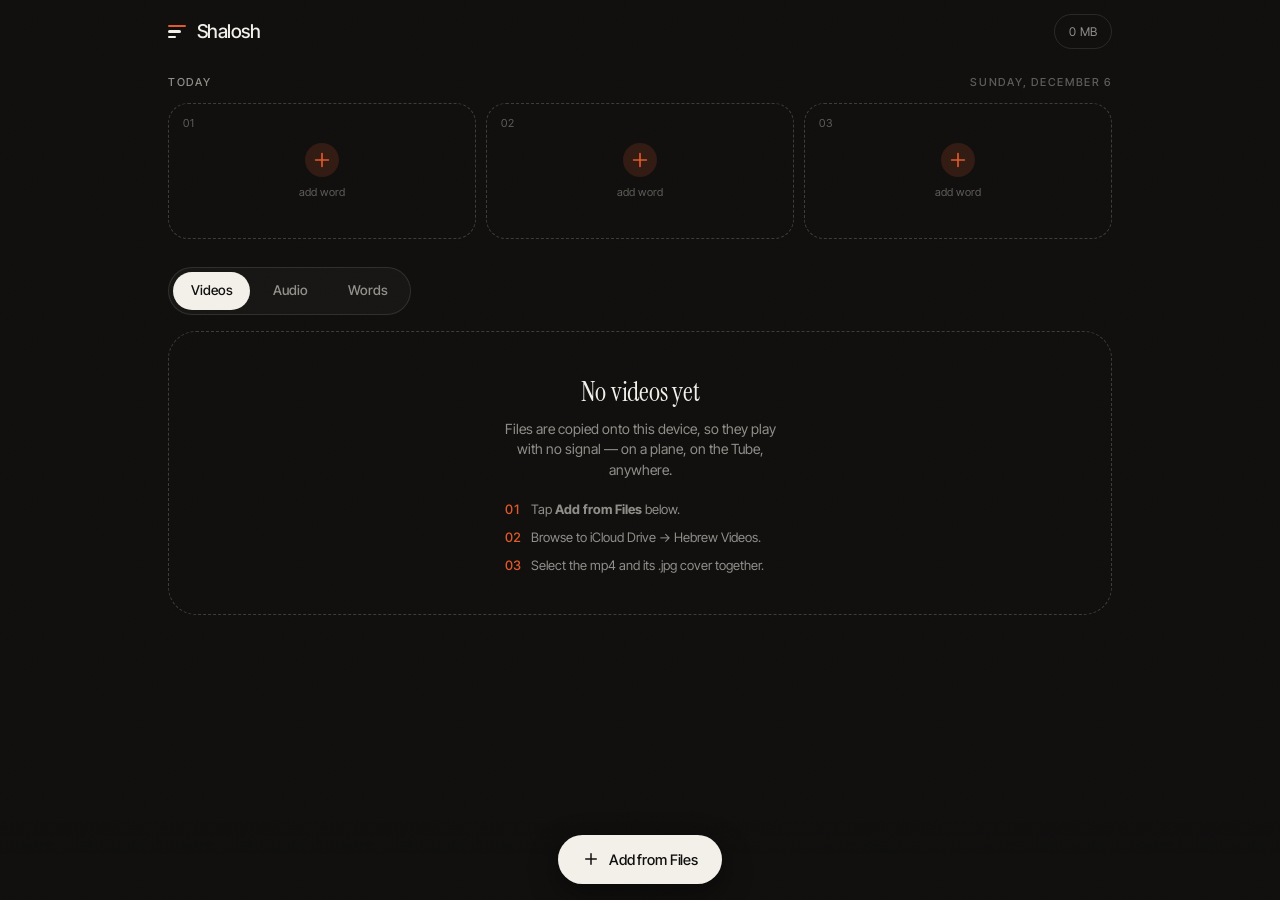
==== w/e5b4cfa9574b/index.html @ ff38ed2a "WEB GL + danieltube intergraton" ====
<!doctype html>
<html lang="en">
<head>
<meta charset="utf-8">
<meta name="viewport" content="width=device-width, initial-scale=1, viewport-fit=cover, maximum-scale=1">
<title>Shalosh</title>
<meta name="description" content="Three Hebrew words a day, pinned over whatever you're watching.">
<meta name="robots" content="noindex, nofollow">
<meta name="theme-color" content="#100f0e">

<link rel="manifest" href="manifest.webmanifest">
<meta name="apple-mobile-web-app-capable" content="yes">
<meta name="mobile-web-app-capable" content="yes">
<meta name="apple-mobile-web-app-status-bar-style" content="black-translucent">
<meta name="apple-mobile-web-app-title" content="Shalosh">
<link rel="apple-touch-icon" href="icon-180.png">
<link rel="icon" href="icon-192.png">

<link rel="preconnect" href="https://fonts.googleapis.com">
<link rel="preconnect" href="https://fonts.gstatic.com" crossorigin>
<link href="https://fonts.googleapis.com/css2?family=Inter+Tight:wght@400;500;600&family=Instrument+Serif:ital@0;1&display=swap" rel="stylesheet">
<link rel="stylesheet" href="app.css">
</head>

<body>

<!-- ============================ library ============================ -->
<div class="shell" id="shell">

  <header class="topbar">
    <div class="brand">
      <span class="mark" aria-hidden="true"><i></i><i></i><i></i></span>
      <h1>Shalosh</h1>
    </div>
    <button class="ghost-btn" id="storage-btn" type="button" aria-label="Storage used">
      <span id="storage-text">—</span>
    </button>
  </header>

  <!-- the three slots live here, and move into the player when one opens -->
  <section class="today" id="today" aria-label="Today's three words">
    <div class="today-head">
      <span class="label">Today</span>
      <span class="label dim" id="today-date"></span>
    </div>
    <div class="slots" id="slots"></div>
  </section>

  <nav class="tabs" id="tabs" role="tablist">
    <button role="tab" class="tab is-on" data-tab="video" aria-selected="true">Videos</button>
    <button role="tab" class="tab" data-tab="audio" aria-selected="false">Audio</button>
    <button role="tab" class="tab" data-tab="words" aria-selected="false">Words</button>
    <span class="tab-ink" id="tab-ink" aria-hidden="true"></span>
  </nav>

  <main class="library" id="library"></main>

  <footer class="dock">
    <button class="add-btn" id="add-btn" type="button">
      <svg viewBox="0 0 24 24" aria-hidden="true"><path d="M12 5v14M5 12h14"/></svg>
      Add from Files
    </button>
  </footer>
</div>

<!-- ============================ player ============================= -->
<section class="player" id="player" hidden aria-label="Player">
  <div class="stage" id="stage">
    <video id="video" playsinline webkit-playsinline preload="metadata"></video>
    <div class="art" id="art" hidden><img id="art-img" alt=""></div>
    <div class="scrim top"></div>
    <div class="scrim bottom"></div>

    <!-- #today is moved in here while playing -->

    <div class="chrome" id="chrome">
      <div class="chrome-top">
        <button class="icon-btn" id="back-btn" type="button" aria-label="Back to library">
          <svg viewBox="0 0 24 24"><path d="M15 5l-7 7 7 7"/></svg>
        </button>
        <div class="now">
          <span class="label dim" id="now-kind">Video</span>
          <p id="now-title"></p>
        </div>
      </div>

      <div class="chrome-mid">
        <button class="icon-btn big" id="back10" type="button" aria-label="Back 10 seconds">
          <svg viewBox="0 0 24 24" class="solid"><path d="M12 5V1L7 6l5 5V7a6 6 0 11-6 6H4a8 8 0 108-8z"/></svg>
          <b>10</b>
        </button>
        <button class="play-btn" id="play-btn" type="button" aria-label="Play">
          <svg viewBox="0 0 24 24" id="play-icon"><path d="M7 4l13 8-13 8z"/></svg>
        </button>
        <button class="icon-btn big" id="fwd10" type="button" aria-label="Forward 10 seconds">
          <svg viewBox="0 0 24 24" class="solid"><path d="M12 5V1l5 5-5 5V7a6 6 0 106 6h2a8 8 0 11-8-8z"/></svg>
          <b>10</b>
        </button>
      </div>

      <div class="chrome-bottom">
        <div class="scrub" id="scrub">
          <div class="track"><span class="fill" id="fill"></span><span class="knob" id="knob"></span></div>
          <input type="range" id="seek" min="0" max="1000" value="0" step="1" aria-label="Seek">
        </div>
        <div class="times">
          <span id="t-now">0:00</span>
          <button class="rate" id="rate-btn" type="button">1×</button>
          <span id="t-left">-0:00</span>
        </div>
      </div>
    </div>
  </div>
</section>

<!-- ============================ word sheet ========================= -->
<div class="sheet-wrap" id="sheet-wrap" hidden>
  <div class="sheet-bg" id="sheet-bg"></div>
  <form class="sheet" id="sheet" autocomplete="off">
    <span class="grabber" aria-hidden="true"></span>
    <div class="sheet-head">
      <span class="label" id="sheet-label">Word one</span>
      <button class="ghost-btn danger" id="sheet-del" type="button" hidden>Remove</button>
    </div>

    <input class="he" id="f-he" dir="rtl" lang="he" placeholder="מילה" aria-label="Hebrew word">
    <div class="suggest" id="suggest" hidden></div>
    <input class="en" id="f-en" placeholder="what it means" aria-label="Meaning">
    <input class="tr" id="f-tr" placeholder="how it sounds (optional)" aria-label="Transliteration">

    <div class="sheet-foot">
      <button class="ghost-btn" id="sheet-cancel" type="button">Cancel</button>
      <button class="save-btn" id="sheet-save" type="submit">Save word</button>
    </div>
  </form>
</div>

<input type="file" id="filepick" multiple accept="video/*,audio/*,image/*,.json,.mkv,.mp4,.m4v,.mov,.mp3,.m4a" hidden>
<div class="toast" id="toast" hidden></div>
<div class="grain" aria-hidden="true"></div>

<script src="app.js"></script>
</body>
</html>
---- w/e5b4cfa9574b/app.css ----
/* =============================================================
   Shalosh — three words a day, pinned over whatever you watch.
   Dark by design: it sits behind video most of its life.
   Type and palette follow danielismaizelis.github.io.
   ============================================================= */

:root {
  --paper: #f3f0ea;
  --bg: #100f0e;
  --bg-2: #171614;
  --card: #1d1b18;
  --card-2: #262320;
  --line: rgba(243, 240, 234, 0.11);
  --line-2: rgba(243, 240, 234, 0.2);
  --soft: rgba(243, 240, 234, 0.56);
  --faint: rgba(243, 240, 234, 0.34);
  --accent: #e2592a;
  --accent-dim: rgba(226, 89, 42, 0.16);

  --font: "Inter Tight", -apple-system, BlinkMacSystemFont, "Helvetica Neue", Arial, sans-serif;
  --serif: "Instrument Serif", "Times New Roman", Georgia, serif;

  --r-xl: 28px;
  --r-lg: 20px;
  --r-md: 14px;
  --ease: cubic-bezier(0.22, 1, 0.36, 1);

  --top: env(safe-area-inset-top, 0px);
  --bottom: env(safe-area-inset-bottom, 0px);
  --left: env(safe-area-inset-left, 0px);
  --right: env(safe-area-inset-right, 0px);
}

* { box-sizing: border-box; -webkit-tap-highlight-color: transparent; }

/* a display rule beats the hidden attribute, so say it once, loudly:
   without this an invisible overlay keeps swallowing every tap */
[hidden] { display: none !important; }

html, body {
  margin: 0;
  padding: 0;
  height: 100%;
  overscroll-behavior: none;
}

body {
  background: var(--bg);
  color: var(--paper);
  font-family: var(--font);
  font-size: 16px;
  line-height: 1.45;
  -webkit-font-smoothing: antialiased;
  text-rendering: optimizeLegibility;
}

button, input { font: inherit; color: inherit; }
button { border: 0; background: none; cursor: pointer; }
svg { width: 22px; height: 22px; fill: none; stroke: currentColor; stroke-width: 1.8;
      stroke-linecap: round; stroke-linejoin: round; }

.label {
  font-size: 11px;
  letter-spacing: 0.15em;
  text-transform: uppercase;
  color: var(--soft);
  font-weight: 500;
}
.label.dim { color: var(--faint); }

/* film grain — the one decorative thing, kept under 4% */
.grain {
  position: fixed;
  inset: 0;
  z-index: 9000;
  pointer-events: none;
  opacity: 0.035;
  mix-blend-mode: overlay;
  background-image: url("data:image/svg+xml;utf8,<svg xmlns='http://www.w3.org/2000/svg' width='160' height='160'><filter id='n'><feTurbulence type='fractalNoise' baseFrequency='0.8' numOctaves='3'/></filter><rect width='160' height='160' filter='url(%23n)'/></svg>");
}

/* ============================== shell ============================= */

.shell {
  min-height: 100%;
  padding: calc(var(--top) + 14px) calc(var(--right) + 18px)
           calc(var(--bottom) + 104px) calc(var(--left) + 18px);
  max-width: 980px;
  margin: 0 auto;
}

.topbar {
  display: flex;
  align-items: center;
  justify-content: space-between;
  margin-bottom: 26px;
}

.brand { display: flex; align-items: center; gap: 11px; }
.brand h1 {
  margin: 0;
  font-size: 19px;
  font-weight: 500;
  letter-spacing: -0.03em;
}
.mark { display: grid; gap: 3px; width: 18px; }
.mark i { height: 2.5px; border-radius: 2px; background: var(--paper); display: block; }
.mark i:first-child { background: var(--accent); }
.mark i:nth-child(2) { width: 72%; }
.mark i:last-child { width: 46%; }

.ghost-btn {
  padding: 8px 14px;
  border-radius: 999px;
  border: 1px solid var(--line);
  font-size: 12px;
  letter-spacing: 0.02em;
  color: var(--soft);
  transition: border-color 0.3s var(--ease), color 0.3s var(--ease);
}
.ghost-btn:active { border-color: var(--line-2); color: var(--paper); }
.ghost-btn.danger { color: var(--accent); border-color: transparent; }

/* ============================== today ============================= */

.today-head {
  display: flex;
  align-items: baseline;
  justify-content: space-between;
  margin-bottom: 12px;
}

.slots {
  display: grid;
  grid-template-columns: repeat(3, 1fr);
  gap: 10px;
}

.slot {
  position: relative;
  min-height: 136px;
  padding: 16px 14px 14px;
  border-radius: var(--r-lg);
  background: var(--card);
  border: 1px solid var(--line);
  display: flex;
  flex-direction: column;
  justify-content: flex-end;
  text-align: left;
  overflow: hidden;
  transition: transform 0.4s var(--ease), border-color 0.4s var(--ease),
              background 0.4s var(--ease);
}
.slot:active { transform: scale(0.975); }

.slot .n {
  position: absolute;
  top: 12px; left: 14px;
  font-size: 11px;
  letter-spacing: 0.1em;
  color: var(--faint);
}
.slot .he {
  font-family: var(--serif);
  font-size: clamp(24px, 7vw, 34px);
  line-height: 1.05;
  direction: rtl;
  margin-bottom: 7px;
  word-break: break-word;
}
.slot .en {
  font-size: 12.5px;
  line-height: 1.3;
  letter-spacing: -0.01em;
}
.slot .tr {
  font-family: var(--serif);
  font-style: italic;
  font-size: 12.5px;
  color: var(--faint);
  margin-top: 2px;
}

.slot.empty {
  background: transparent;
  border-style: dashed;
  border-color: var(--line-2);
  align-items: center;
  justify-content: center;
}
.slot.empty .plus {
  width: 34px; height: 34px;
  border-radius: 50%;
  background: var(--accent-dim);
  color: var(--accent);
  display: grid;
  place-items: center;
  transition: transform 0.5s var(--ease), background 0.3s var(--ease);
}
.slot.empty:active .plus { transform: rotate(90deg) scale(1.08); }
.slot.empty .hint {
  font-size: 11px;
  color: var(--faint);
  margin-top: 8px;
  letter-spacing: 0.02em;
}

.slot.filled { border-color: transparent; background: var(--card); }
.slot.filled::after {   /* a hairline of accent, like a marked page */
  content: "";
  position: absolute;
  left: 14px; right: 14px; top: 0;
  height: 2px;
  background: var(--accent);
  border-radius: 0 0 2px 2px;
  transform: scaleX(0);
  transform-origin: left;
  animation: rule 0.7s var(--ease) forwards;
}
@keyframes rule { to { transform: scaleX(1); } }

/* ============================== tabs ============================== */

.tabs {
  position: relative;
  display: flex;
  gap: 4px;
  margin: 28px 0 16px;
  padding: 4px;
  border-radius: 999px;
  background: var(--bg-2);
  border: 1px solid var(--line);
  width: fit-content;
}
.tab {
  position: relative;
  z-index: 1;
  padding: 9px 18px;
  border-radius: 999px;
  font-size: 13.5px;
  font-weight: 500;
  color: var(--soft);
  transition: color 0.3s var(--ease);
}
.tab.is-on { color: var(--bg); }
.tab-ink {
  position: absolute;
  z-index: 0;
  top: 4px;
  height: calc(100% - 8px);
  border-radius: 999px;
  background: var(--paper);
  transition: transform 0.45s var(--ease), width 0.45s var(--ease);
}

/* ============================= library ============================ */

.library { min-height: 40vh; }

.grid {
  display: grid;
  grid-template-columns: repeat(auto-fill, minmax(150px, 1fr));
  gap: 14px;
}

.item {
  position: relative;
  border-radius: var(--r-lg);
  overflow: hidden;
  background: var(--card);
  border: 1px solid var(--line);
  text-align: left;
  width: 100%;
  transition: transform 0.4s var(--ease);
}
.item:active { transform: scale(0.98); }
.item .thumb {
  position: relative;
  aspect-ratio: 16 / 10;
  background: linear-gradient(145deg, var(--card-2), var(--card));
  display: grid;
  place-items: center;
  overflow: hidden;
}
.item.audio .thumb { aspect-ratio: 1 / 1; }
.item .thumb img { width: 100%; height: 100%; object-fit: cover; display: block; }
.item .thumb .fallback { color: var(--faint); }
.item .thumb .fallback svg { width: 26px; height: 26px; }
.item .meta { padding: 11px 13px 13px; }
.item .meta p {
  margin: 0;
  font-size: 13px;
  line-height: 1.3;
  letter-spacing: -0.01em;
  display: -webkit-box;
  -webkit-line-clamp: 2;
  -webkit-box-orient: vertical;
  overflow: hidden;
}
.item .meta span { font-size: 11px; color: var(--faint); }
.item .bar {
  position: absolute;
  left: 0; right: 0; bottom: 0;
  height: 3px;
  background: rgba(0, 0, 0, 0.45);
}
.item .bar i { display: block; height: 100%; background: var(--accent); }
.item .kill {
  position: absolute;
  top: 8px; right: 8px;
  width: 30px; height: 30px;
  border-radius: 50%;
  display: grid;
  place-items: center;
  background: rgba(16, 15, 14, 0.6);
  backdrop-filter: blur(10px);
  -webkit-backdrop-filter: blur(10px);
  color: var(--paper);
  opacity: 0;
  transition: opacity 0.3s var(--ease);
}
.item:hover .kill, .item .kill:focus-visible { opacity: 1; }
@media (hover: none) { .item .kill { opacity: 0.85; } }
.item .kill svg { width: 15px; height: 15px; }

/* empty states are a designed screen, not a line of grey text */
.empty-state {
  border: 1px dashed var(--line-2);
  border-radius: var(--r-xl);
  padding: 40px 26px;
  text-align: center;
}
.empty-state h2 {
  font-family: var(--serif);
  font-weight: 400;
  font-size: 27px;
  margin: 0 0 8px;
  letter-spacing: -0.01em;
}
.empty-state p {
  margin: 0 auto;
  max-width: 34ch;
  color: var(--soft);
  font-size: 14px;
}
.empty-state .steps {
  margin: 20px auto 0;
  max-width: 30ch;
  text-align: left;
  display: grid;
  gap: 9px;
}
.empty-state .steps div {
  display: flex;
  gap: 10px;
  font-size: 13px;
  color: var(--soft);
}
.empty-state .steps b {
  color: var(--accent);
  font-variant-numeric: tabular-nums;
  font-weight: 500;
}

/* history */
.day { border-top: 1px solid var(--line); padding: 16px 0; }
.day:first-child { border-top: 0; }
.day h3 {
  margin: 0 0 10px;
  font-size: 11px;
  letter-spacing: 0.15em;
  text-transform: uppercase;
  color: var(--faint);
  font-weight: 500;
}
.day ul { list-style: none; margin: 0; padding: 0; display: grid; gap: 9px; }
.day li { display: flex; align-items: baseline; gap: 12px; }
.day li .he { font-family: var(--serif); font-size: 21px; direction: rtl; min-width: 4.5em; }
.day li .en { font-size: 13.5px; }
.day li .tr { font-family: var(--serif); font-style: italic; font-size: 12.5px; color: var(--faint); }

/* ============================== dock ============================== */

.dock {
  position: fixed;
  left: 0; right: 0; bottom: 0;
  padding: 14px calc(var(--right) + 18px) calc(var(--bottom) + 16px) calc(var(--left) + 18px);
  display: flex;
  justify-content: center;
  background: linear-gradient(to top, var(--bg) 58%, rgba(16, 15, 14, 0));
  pointer-events: none;
  z-index: 40;
}
.add-btn {
  pointer-events: auto;
  display: inline-flex;
  align-items: center;
  gap: 9px;
  padding: 14px 24px;
  border-radius: 999px;
  background: var(--paper);
  color: var(--bg);
  font-size: 14.5px;
  font-weight: 500;
  letter-spacing: -0.01em;
  box-shadow: 0 10px 30px rgba(0, 0, 0, 0.45);
  transition: transform 0.4s var(--ease);
}
.add-btn:active { transform: scale(0.96); }
.add-btn svg { width: 18px; height: 18px; stroke-width: 2; }

/* ============================= player ============================= */

.player {
  position: fixed;
  inset: 0;
  z-index: 100;
  background: #000;
  animation: rise 0.45s var(--ease);
}
@keyframes rise { from { opacity: 0; transform: translateY(14px); } }

.stage { position: relative; width: 100%; height: 100%; overflow: hidden; }
#video { width: 100%; height: 100%; object-fit: contain; background: #000; }

.art { position: absolute; inset: 0; display: grid; place-items: center; overflow: hidden; }
.art img {
  width: min(62vw, 46vh);
  aspect-ratio: 1;
  object-fit: cover;
  border-radius: var(--r-xl);
  box-shadow: 0 30px 80px rgba(0, 0, 0, 0.6);
}
.art::before {   /* blurred wash of the cover behind it */
  content: "";
  position: absolute;
  inset: -20%;
  background: inherit;
  filter: blur(60px) saturate(1.3);
  opacity: 0.5;
}

.scrim { position: absolute; left: 0; right: 0; pointer-events: none; transition: opacity 0.4s var(--ease); }
.scrim.top { top: 0; height: 42%; background: linear-gradient(to bottom, rgba(0,0,0,.72), transparent); }
.scrim.bottom { bottom: 0; height: 46%; background: linear-gradient(to top, rgba(0,0,0,.78), transparent); }
.player.ui-off .scrim.bottom { opacity: 0; }

/* the three words, pinned over the picture — the whole point of the app */
.player #today {
  position: absolute;
  z-index: 3;
  top: calc(var(--top) + 10px);
  left: calc(var(--left) + 12px);
  right: calc(var(--right) + 12px);
}
.player .today-head { display: none; }
.player .slots { grid-template-columns: repeat(3, 1fr); gap: 8px; }
.player .slot {
  min-height: 0;
  padding: 8px 11px;
  border-radius: var(--r-md);
  background: rgba(16, 15, 14, 0.5);
  backdrop-filter: blur(16px) saturate(1.4);
  -webkit-backdrop-filter: blur(16px) saturate(1.4);
  border-color: rgba(243, 240, 234, 0.16);
  justify-content: center;
}
.player .slot .n { display: none; }
.player .slot .he { font-size: 19px; margin-bottom: 1px; }
.player .slot .en { font-size: 11px; color: var(--paper); }
.player .slot .tr { display: none; }
.player .slot.empty { background: rgba(16, 15, 14, 0.32); min-height: 44px; }
.player .slot.empty .hint { display: none; }
.player .slot.empty .plus { width: 24px; height: 24px; }
.player .slot.empty .plus svg { width: 14px; height: 14px; }
.player .slot.filled::after { display: none; }

.chrome {
  position: absolute;
  inset: 0;
  z-index: 2;
  display: flex;
  flex-direction: column;
  justify-content: space-between;
  padding: calc(var(--top) + 76px) calc(var(--right) + 16px)
           calc(var(--bottom) + 16px) calc(var(--left) + 16px);
  opacity: 1;
  transition: opacity 0.35s var(--ease);
}
.player.ui-off .chrome { opacity: 0; pointer-events: none; }

.chrome-top { display: flex; align-items: flex-start; gap: 12px; }
.now { min-width: 0; padding-top: 7px; }
.now p {
  margin: 2px 0 0;
  font-size: 14px;
  letter-spacing: -0.01em;
  white-space: nowrap;
  overflow: hidden;
  text-overflow: ellipsis;
}

.icon-btn {
  width: 44px; height: 44px;
  border-radius: 50%;
  display: grid;
  place-items: center;
  color: var(--paper);
  position: relative;
  transition: transform 0.4s var(--ease), background 0.3s var(--ease);
}
.icon-btn:active { transform: scale(0.9); background: rgba(243, 240, 234, 0.1); }
.icon-btn.big { width: 56px; height: 56px; }
.icon-btn.big svg { width: 30px; height: 30px; }
svg.solid { fill: currentColor; stroke: none; }
.icon-btn b {
  position: absolute;
  font-size: 8.5px;
  font-weight: 600;
  letter-spacing: 0.02em;
  top: 53%;
  transform: translateY(-50%);
}

.chrome-mid {
  display: flex;
  align-items: center;
  justify-content: center;
  gap: clamp(22px, 9vw, 54px);
}
.play-btn {
  width: 76px; height: 76px;
  border-radius: 50%;
  background: var(--paper);
  color: var(--bg);
  display: grid;
  place-items: center;
  box-shadow: 0 14px 40px rgba(0, 0, 0, 0.5);
  transition: transform 0.4s var(--ease);
}
.play-btn:active { transform: scale(0.93); }
.play-btn svg { width: 28px; height: 28px; fill: currentColor; stroke: none; }

.chrome-bottom { display: grid; gap: 8px; }

.scrub { position: relative; height: 26px; display: flex; align-items: center; }
.scrub .track {
  position: relative;
  height: 3px;
  width: 100%;
  border-radius: 999px;
  background: rgba(243, 240, 234, 0.25);
  transition: height 0.25s var(--ease);
}
.scrub .fill {
  position: absolute;
  left: 0; top: 0; bottom: 0;
  width: 0%;
  border-radius: 999px;
  background: var(--accent);
}
.scrub .knob {
  position: absolute;
  top: 50%;
  left: 0%;
  width: 13px; height: 13px;
  margin-left: -6.5px;
  border-radius: 50%;
  background: var(--paper);
  transform: translateY(-50%) scale(1);
  transition: transform 0.25s var(--ease);
  box-shadow: 0 2px 10px rgba(0, 0, 0, 0.5);
}
.scrub input[type="range"] {
  position: absolute;
  inset: -10px 0;
  width: 100%;
  opacity: 0;
  -webkit-appearance: none;
  appearance: none;
  margin: 0;
}
.scrub.dragging .track { height: 6px; }
.scrub.dragging .knob { transform: translateY(-50%) scale(1.45); }

.times {
  display: flex;
  align-items: center;
  justify-content: space-between;
  font-size: 11.5px;
  color: var(--soft);
  font-variant-numeric: tabular-nums;
  letter-spacing: 0.02em;
}
.rate {
  padding: 5px 12px;
  border-radius: 999px;
  border: 1px solid var(--line);
  font-size: 11.5px;
  color: var(--soft);
}

/* landscape: give the picture everything, keep the words */
@media (orientation: landscape) {
  /* there's width to spare, so the words hug their own text instead of
     stretching into three empty thirds across the screen */
  .player .slots { display: flex; flex-wrap: wrap; }
  .player .slot { flex: 0 1 auto; max-width: 32%; min-width: 52px; }
}
@media (orientation: landscape) and (max-height: 520px) {
  .chrome { padding-top: calc(var(--top) + 58px); }
  .play-btn { width: 62px; height: 62px; }
  .player .slot .he { font-size: 17px; }
}

/* ============================== sheet ============================= */

.sheet-wrap { position: fixed; inset: 0; z-index: 300; display: flex; align-items: flex-end; }
.sheet-bg {
  position: absolute;
  inset: 0;
  background: rgba(0, 0, 0, 0.55);
  backdrop-filter: blur(6px);
  -webkit-backdrop-filter: blur(6px);
  animation: fade 0.3s var(--ease);
}
@keyframes fade { from { opacity: 0; } }

.sheet {
  position: relative;
  width: 100%;
  max-width: 560px;
  margin: 0 auto;
  background: var(--bg-2);
  border: 1px solid var(--line);
  border-bottom: 0;
  border-radius: var(--r-xl) var(--r-xl) 0 0;
  padding: 10px calc(var(--right) + 20px) calc(var(--bottom) + 20px) calc(var(--left) + 20px);
  display: grid;
  gap: 12px;
  animation: slide 0.42s var(--ease);
}
@keyframes slide { from { transform: translateY(100%); } }

.grabber {
  width: 38px; height: 4px;
  border-radius: 999px;
  background: var(--line-2);
  margin: 0 auto 6px;
}
.sheet-head { display: flex; align-items: center; justify-content: space-between; }

.sheet input {
  width: 100%;
  padding: 14px 16px;
  border-radius: var(--r-md);
  border: 1px solid var(--line);
  background: var(--card);
  outline: none;
  transition: border-color 0.3s var(--ease), background 0.3s var(--ease);
}
.sheet input:focus { border-color: var(--accent); background: var(--card-2); }
.sheet input::placeholder { color: var(--faint); }
.sheet .he { font-family: var(--serif); font-size: 28px; padding: 10px 16px; }
.sheet .tr { font-family: var(--serif); font-style: italic; }

.suggest { display: flex; flex-wrap: wrap; gap: 7px; margin-top: -4px; }
.suggest button {
  display: inline-flex;
  align-items: baseline;
  gap: 7px;
  padding: 7px 12px;
  border-radius: 999px;
  border: 1px solid var(--line);
  background: var(--card);
  font-size: 12.5px;
  color: var(--soft);
}
.suggest button b { font-family: var(--serif); font-size: 15px; color: var(--paper); font-weight: 400; }
.suggest button:active { border-color: var(--accent); }

.sheet-foot { display: flex; gap: 10px; justify-content: flex-end; align-items: center; margin-top: 4px; }
.save-btn {
  padding: 13px 22px;
  border-radius: 999px;
  background: var(--accent);
  color: #fff;
  font-size: 14.5px;
  font-weight: 500;
  transition: transform 0.4s var(--ease), opacity 0.3s var(--ease);
}
.save-btn:active { transform: scale(0.96); }
.save-btn:disabled { opacity: 0.4; }

/* ============================== toast ============================= */

.toast {
  position: fixed;
  z-index: 500;
  left: 50%;
  bottom: calc(var(--bottom) + 96px);
  transform: translateX(-50%);
  padding: 11px 18px;
  border-radius: 999px;
  background: rgba(38, 35, 32, 0.95);
  border: 1px solid var(--line);
  backdrop-filter: blur(14px);
  -webkit-backdrop-filter: blur(14px);
  font-size: 13px;
  box-shadow: 0 12px 34px rgba(0, 0, 0, 0.5);
  animation: toast 0.4s var(--ease);
  max-width: min(90vw, 420px);
  text-align: center;
}
@keyframes toast { from { opacity: 0; transform: translate(-50%, 10px); } }

@media (prefers-reduced-motion: reduce) {
  *, *::before, *::after { animation-duration: 0.01ms !important; transition-duration: 0.01ms !important; }
}
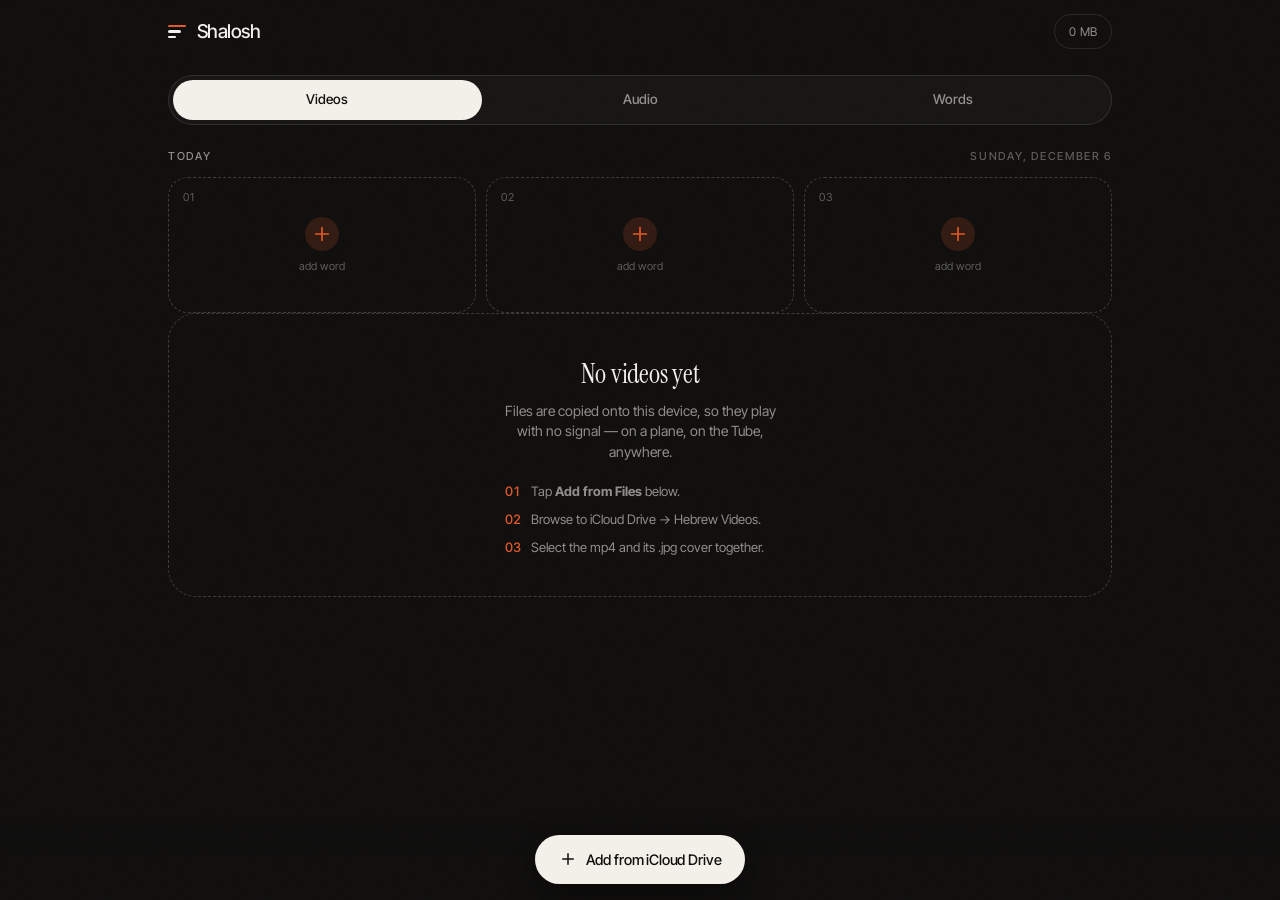
==== commit 6fa1a530: "changes to mobile" ====
--- a/w/e5b4cfa9574b/index.html
+++ b/w/e5b4cfa9574b/index.html
@@ -37,6 +37,14 @@
     </button>
   </header>
 
+  <!-- the three tabs sit at the very top, across the full width -->
+  <nav class="tabs" id="tabs" role="tablist">
+    <button role="tab" class="tab is-on" data-tab="video" aria-selected="true">Videos</button>
+    <button role="tab" class="tab" data-tab="audio" aria-selected="false">Audio</button>
+    <button role="tab" class="tab" data-tab="words" aria-selected="false">Words</button>
+    <span class="tab-ink" id="tab-ink" aria-hidden="true"></span>
+  </nav>
+
   <!-- the three slots live here, and move into the player when one opens -->
   <section class="today" id="today" aria-label="Today's three words">
     <div class="today-head">
@@ -46,19 +54,12 @@
     <div class="slots" id="slots"></div>
   </section>
 
-  <nav class="tabs" id="tabs" role="tablist">
-    <button role="tab" class="tab is-on" data-tab="video" aria-selected="true">Videos</button>
-    <button role="tab" class="tab" data-tab="audio" aria-selected="false">Audio</button>
-    <button role="tab" class="tab" data-tab="words" aria-selected="false">Words</button>
-    <span class="tab-ink" id="tab-ink" aria-hidden="true"></span>
-  </nav>
-
   <main class="library" id="library"></main>
 
   <footer class="dock">
     <button class="add-btn" id="add-btn" type="button">
       <svg viewBox="0 0 24 24" aria-hidden="true"><path d="M12 5v14M5 12h14"/></svg>
-      Add from Files
+      Add from iCloud Drive
     </button>
   </footer>
 </div>
@@ -72,6 +73,8 @@
     <div class="scrim bottom"></div>
 
     <!-- #today is moved in here while playing -->
+
+    <div class="subs" id="subs" aria-live="off"></div>
 
     <div class="chrome" id="chrome">
       <div class="chrome-top">
@@ -105,7 +108,10 @@
         </div>
         <div class="times">
           <span id="t-now">0:00</span>
-          <button class="rate" id="rate-btn" type="button">1×</button>
+          <span class="pills">
+            <button class="pill" id="cc-btn" type="button" aria-label="Subtitles">CC</button>
+            <button class="pill" id="rate-btn" type="button">1×</button>
+          </span>
           <span id="t-left">-0:00</span>
         </div>
       </div>
@@ -135,7 +141,31 @@
   </form>
 </div>
 
-<input type="file" id="filepick" multiple accept="video/*,audio/*,image/*,.json,.mkv,.mp4,.m4v,.mov,.mp3,.m4a" hidden>
+<!-- ============================ importing ========================== -->
+<div class="import-wrap" id="import-wrap" hidden>
+  <div class="import-bg"></div>
+  <section class="import" role="status" aria-live="polite">
+    <header>
+      <div>
+        <span class="label" id="imp-stage">Copying onto this device</span>
+        <p id="imp-count">—</p>
+      </div>
+      <span class="spinner" id="imp-spin" aria-hidden="true"></span>
+    </header>
+
+    <div class="imp-bar"><i id="imp-fill"></i></div>
+    <p class="imp-now" id="imp-now"></p>
+
+    <ul class="imp-list" id="imp-list"></ul>
+
+    <footer>
+      <span class="label dim" id="imp-quota"></span>
+      <button class="ghost-btn" id="imp-done" type="button" hidden>Done</button>
+    </footer>
+  </section>
+</div>
+
+<input type="file" id="filepick" multiple hidden>
 <div class="toast" id="toast" hidden></div>
 <div class="grain" aria-hidden="true"></div>
 
--- a/w/e5b4cfa9574b/app.css
+++ b/w/e5b4cfa9574b/app.css
@@ -121,6 +121,41 @@
 .ghost-btn:active { border-color: var(--line-2); color: var(--paper); }
 .ghost-btn.danger { color: var(--accent); border-color: transparent; }
 
+/* ============================== tabs ============================== */
+/* at the very top, spanning the width — not a pill tucked in a corner */
+
+.tabs {
+  position: relative;
+  display: flex;
+  gap: 4px;
+  margin: 0 0 24px;
+  padding: 4px;
+  border-radius: 999px;
+  background: var(--bg-2);
+  border: 1px solid var(--line);
+}
+.tab {
+  position: relative;
+  z-index: 1;
+  flex: 1 1 0;
+  padding: 10px 8px;
+  border-radius: 999px;
+  font-size: 13.5px;
+  font-weight: 500;
+  color: var(--soft);
+  transition: color 0.3s var(--ease);
+}
+.tab.is-on { color: var(--bg); }
+.tab-ink {
+  position: absolute;
+  z-index: 0;
+  top: 4px;
+  height: calc(100% - 8px);
+  border-radius: 999px;
+  background: var(--paper);
+  transition: transform 0.45s var(--ease), width 0.45s var(--ease);
+}
+
 /* ============================== today ============================= */
 
 .today-head {
@@ -218,40 +253,6 @@
   animation: rule 0.7s var(--ease) forwards;
 }
 @keyframes rule { to { transform: scaleX(1); } }
-
-/* ============================== tabs ============================== */
-
-.tabs {
-  position: relative;
-  display: flex;
-  gap: 4px;
-  margin: 28px 0 16px;
-  padding: 4px;
-  border-radius: 999px;
-  background: var(--bg-2);
-  border: 1px solid var(--line);
-  width: fit-content;
-}
-.tab {
-  position: relative;
-  z-index: 1;
-  padding: 9px 18px;
-  border-radius: 999px;
-  font-size: 13.5px;
-  font-weight: 500;
-  color: var(--soft);
-  transition: color 0.3s var(--ease);
-}
-.tab.is-on { color: var(--bg); }
-.tab-ink {
-  position: absolute;
-  z-index: 0;
-  top: 4px;
-  height: calc(100% - 8px);
-  border-radius: 999px;
-  background: var(--paper);
-  transition: transform 0.45s var(--ease), width 0.45s var(--ease);
-}
 
 /* ============================= library ============================ */
 
@@ -449,9 +450,9 @@
 .player #today {
   position: absolute;
   z-index: 3;
-  top: calc(var(--top) + 10px);
-  left: calc(var(--left) + 12px);
-  right: calc(var(--right) + 12px);
+  top: calc(var(--top) + 8px);
+  left: calc(var(--left) + 10px);
+  right: calc(var(--right) + 10px);
 }
 .player .today-head { display: none; }
 .player .slots { grid-template-columns: repeat(3, 1fr); gap: 8px; }
@@ -592,25 +593,42 @@
   font-variant-numeric: tabular-nums;
   letter-spacing: 0.02em;
 }
-.rate {
+.pills { display: flex; gap: 8px; }
+.pill {
   padding: 5px 12px;
   border-radius: 999px;
   border: 1px solid var(--line);
   font-size: 11.5px;
+  font-weight: 500;
+  letter-spacing: 0.04em;
   color: var(--soft);
-}
+  transition: color 0.3s var(--ease), border-color 0.3s var(--ease),
+              background 0.3s var(--ease);
+}
+.pill:active { transform: scale(0.94); }
+.pill.is-on { color: var(--bg); background: var(--paper); border-color: var(--paper); }
+.pill[hidden] { display: none !important; }
 
 /* landscape: give the picture everything, keep the words */
 @media (orientation: landscape) {
-  /* there's width to spare, so the words hug their own text instead of
-     stretching into three empty thirds across the screen */
-  .player .slots { display: flex; flex-wrap: wrap; }
-  .player .slot { flex: 0 1 auto; max-width: 32%; min-width: 52px; }
-}
-@media (orientation: landscape) and (max-height: 520px) {
-  .chrome { padding-top: calc(var(--top) + 58px); }
-  .play-btn { width: 62px; height: 62px; }
-  .player .slot .he { font-size: 17px; }
+  /* the three ride the full width of the picture, right at the top edge */
+  .player #today { top: calc(var(--top) + 6px); }
+  .player .slots { grid-template-columns: repeat(3, 1fr); gap: 8px; }
+  .player .slot { padding: 7px 14px; min-height: 40px; }
+  .player .slot .he { font-size: 18px; }
+  .player .slot .en { font-size: 11.5px; }
+  /* with the strip across the top, the back button tucks under it */
+  .chrome { padding-top: calc(var(--top) + 62px); }
+  .play-btn { width: 64px; height: 64px; }
+  .chrome-top { align-items: center; }
+  .now { padding-top: 0; }
+}
+@media (orientation: landscape) and (max-height: 420px) {
+  .player .slot { min-height: 34px; padding: 5px 12px; }
+  .player .slot .he { font-size: 16px; }
+  .chrome { padding-top: calc(var(--top) + 52px); }
+  .play-btn { width: 56px; height: 56px; }
+  .icon-btn.big { width: 48px; height: 48px; }
 }
 
 /* ============================== sheet ============================= */
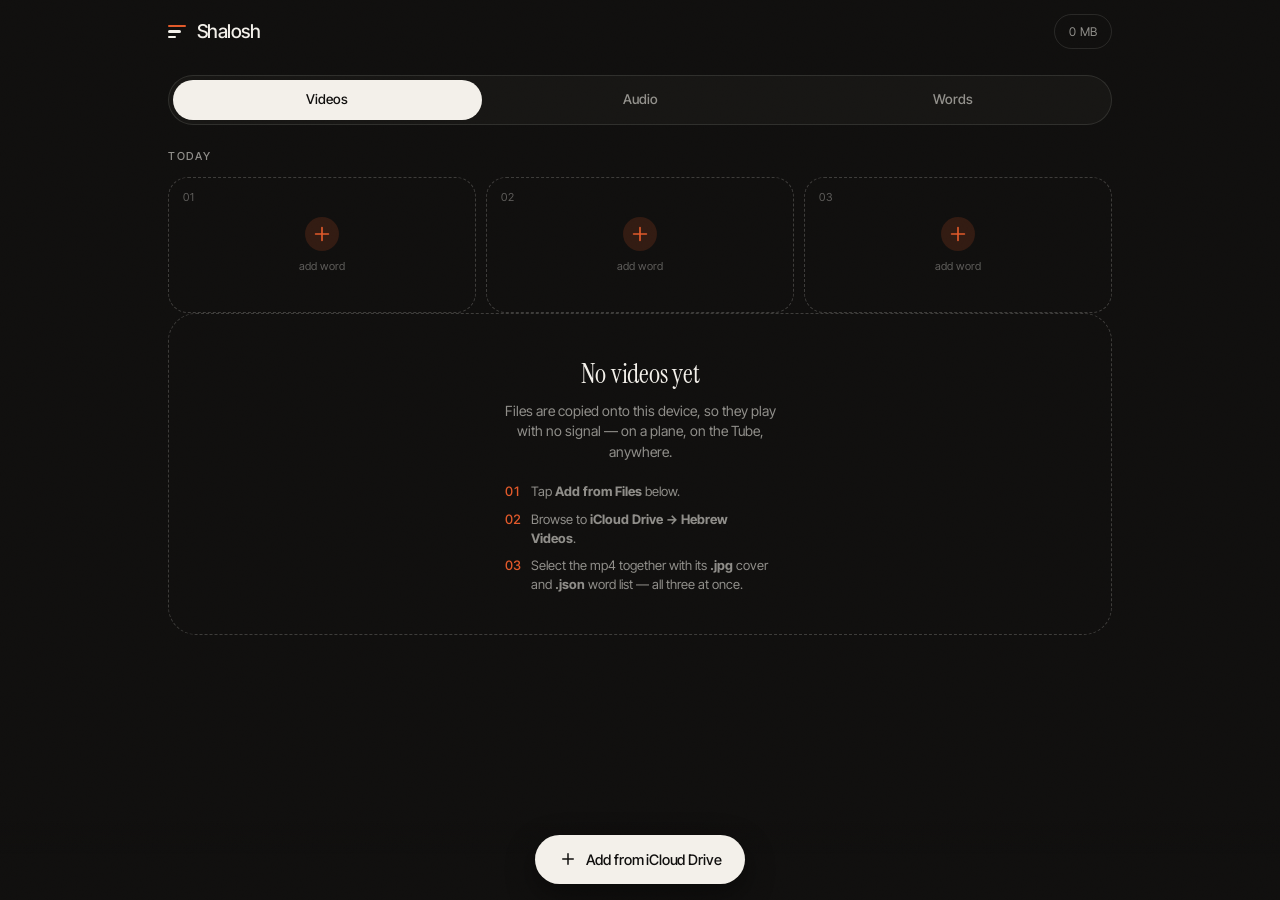
==== commit 945f3f09: "changes to mobile" ====
--- a/w/e5b4cfa9574b/index.html
+++ b/w/e5b4cfa9574b/index.html
@@ -69,6 +69,7 @@
   <div class="stage" id="stage">
     <video id="video" playsinline webkit-playsinline preload="metadata"></video>
     <div class="art" id="art" hidden><img id="art-img" alt=""></div>
+    <div class="dim" id="dim" aria-hidden="true"></div>
     <div class="scrim top"></div>
     <div class="scrim bottom"></div>
 
@@ -78,24 +79,27 @@
 
     <div class="chrome" id="chrome">
       <div class="chrome-top">
-        <button class="icon-btn" id="back-btn" type="button" aria-label="Back to library">
+        <button class="ctl" id="back-btn" type="button" aria-label="Back to library">
           <svg viewBox="0 0 24 24"><path d="M15 5l-7 7 7 7"/></svg>
         </button>
         <div class="now">
+          <p id="now-title"></p>
           <span class="label dim" id="now-kind">Video</span>
-          <p id="now-title"></p>
-        </div>
+        </div>
+        <button class="ctl" id="full-btn" type="button" aria-label="Full screen">
+          <svg viewBox="0 0 24 24" id="full-icon"><path d="M4 9V4h5M20 9V4h-5M4 15v5h5M20 15v5h-5"/></svg>
+        </button>
       </div>
 
       <div class="chrome-mid">
-        <button class="icon-btn big" id="back10" type="button" aria-label="Back 10 seconds">
+        <button class="ctl skip" id="back10" type="button" aria-label="Back 10 seconds">
           <svg viewBox="0 0 24 24" class="solid"><path d="M12 5V1L7 6l5 5V7a6 6 0 11-6 6H4a8 8 0 108-8z"/></svg>
           <b>10</b>
         </button>
-        <button class="play-btn" id="play-btn" type="button" aria-label="Play">
-          <svg viewBox="0 0 24 24" id="play-icon"><path d="M7 4l13 8-13 8z"/></svg>
-        </button>
-        <button class="icon-btn big" id="fwd10" type="button" aria-label="Forward 10 seconds">
+        <button class="ctl play" id="play-btn" type="button" aria-label="Play">
+          <svg viewBox="0 0 24 24" class="solid" id="play-icon"><path d="M7 4l13 8-13 8z"/></svg>
+        </button>
+        <button class="ctl skip" id="fwd10" type="button" aria-label="Forward 10 seconds">
           <svg viewBox="0 0 24 24" class="solid"><path d="M12 5V1l5 5-5 5V7a6 6 0 106 6h2a8 8 0 11-8-8z"/></svg>
           <b>10</b>
         </button>
@@ -103,21 +107,70 @@
 
       <div class="chrome-bottom">
         <div class="scrub" id="scrub">
-          <div class="track"><span class="fill" id="fill"></span><span class="knob" id="knob"></span></div>
+          <div class="track"><span class="buf" id="buf"></span><span class="fill" id="fill"></span><span class="knob" id="knob"></span></div>
           <input type="range" id="seek" min="0" max="1000" value="0" step="1" aria-label="Seek">
         </div>
         <div class="times">
           <span id="t-now">0:00</span>
-          <span class="pills">
-            <button class="pill" id="cc-btn" type="button" aria-label="Subtitles">CC</button>
-            <button class="pill" id="rate-btn" type="button">1×</button>
-          </span>
           <span id="t-left">-0:00</span>
         </div>
-      </div>
-    </div>
+
+        <div class="slider-row" id="slider-row" hidden>
+          <span class="s-icon" id="s-icon" aria-hidden="true"></span>
+          <input type="range" id="s-range" min="0" max="100" value="100" aria-label="Level">
+          <span class="s-val" id="s-val">100%</span>
+        </div>
+
+        <div class="actions" id="actions">
+          <button class="action" id="lock-btn" type="button">
+            <svg viewBox="0 0 24 24"><rect x="5" y="11" width="14" height="9" rx="2"/><path d="M8 11V8a4 4 0 018 0v3"/></svg>
+            <span>Lock</span>
+          </button>
+          <button class="action" id="subs-btn" type="button">
+            <svg viewBox="0 0 24 24"><rect x="3" y="5" width="18" height="14" rx="3"/><path d="M7 14h4M14 14h3"/></svg>
+            <span>Subtitles</span>
+          </button>
+          <button class="action" id="speed-btn" type="button">
+            <svg viewBox="0 0 24 24"><path d="M12 20a8 8 0 10-8-8"/><path d="M12 12l4.5-3.5"/></svg>
+            <span>Speed</span>
+          </button>
+          <button class="action" id="bright-btn" type="button">
+            <svg viewBox="0 0 24 24"><circle cx="12" cy="12" r="4"/><path d="M12 2v2M12 20v2M2 12h2M20 12h2M5 5l1.5 1.5M17.5 17.5L19 19M19 5l-1.5 1.5M6.5 17.5L5 19"/></svg>
+            <span>Brightness</span>
+          </button>
+          <button class="action" id="vol-btn" type="button">
+            <svg viewBox="0 0 24 24"><path d="M5 10v4h3l4 3V7L8 10H5z"/><path d="M16 9.5a3.5 3.5 0 010 5M18.5 7a7 7 0 010 10"/></svg>
+            <span>Volume</span>
+          </button>
+        </div>
+      </div>
+    </div>
+
+    <!-- VLC-style heads-up display for the swipe gestures -->
+    <div class="hud" id="hud" hidden>
+      <span class="hud-icon" id="hud-icon" aria-hidden="true"></span>
+      <span class="hud-bar"><i id="hud-fill"></i></span>
+      <span class="hud-val" id="hud-val"></span>
+    </div>
+
+    <button class="unlock" id="unlock-btn" type="button" hidden>
+      <svg viewBox="0 0 24 24"><rect x="5" y="11" width="14" height="9" rx="2"/><path d="M8 11V8a4 4 0 018 0v3"/></svg>
+      <span>Locked — tap to unlock</span>
+    </button>
   </div>
 </section>
+
+<!-- ======================== options panel ========================== -->
+<div class="panel-wrap" id="panel-wrap" hidden>
+  <div class="panel-bg" id="panel-bg"></div>
+  <section class="panel" id="panel" role="dialog" aria-modal="true" aria-labelledby="panel-title">
+    <span class="grabber" aria-hidden="true"></span>
+    <h2 id="panel-title">Subtitles</h2>
+    <p class="panel-note" id="panel-note" hidden></p>
+    <ul class="panel-list" id="panel-list"></ul>
+    <button class="ghost-btn panel-close" id="panel-close" type="button">Close</button>
+  </section>
+</div>
 
 <!-- ============================ word sheet ========================= -->
 <div class="sheet-wrap" id="sheet-wrap" hidden>
--- a/w/e5b4cfa9574b/app.css
+++ b/w/e5b4cfa9574b/app.css
@@ -411,6 +411,9 @@
 .add-btn svg { width: 18px; height: 18px; stroke-width: 2; }
 
 /* ============================= player ============================= */
+/* One size system for every control, so nothing looks hand-placed:
+   --ctl secondary, --skip transport, --play primary. The landscape and
+   short-screen rules only move those three numbers. */
 
 .player {
   position: fixed;
@@ -418,11 +421,30 @@
   z-index: 100;
   background: #000;
   animation: rise 0.45s var(--ease);
+
+  --ctl: 44px;
+  --ctl-glyph: 23px;
+  --skip: 58px;
+  --skip-glyph: 31px;
+  --play: 78px;
+  --play-glyph: 32px;
+  --gutter: 20px;
 }
 @keyframes rise { from { opacity: 0; transform: translateY(14px); } }
 
-.stage { position: relative; width: 100%; height: 100%; overflow: hidden; }
-#video { width: 100%; height: 100%; object-fit: contain; background: #000; }
+.stage { position: relative; width: 100%; height: 100%; overflow: hidden; touch-action: none; }
+#video { width: 100%; height: 100%; object-fit: contain; background: #000; display: block; }
+
+/* software dimming — a composited overlay, cheaper than filtering video */
+.dim {
+  position: absolute;
+  inset: 0;
+  z-index: 1;
+  background: #000;
+  opacity: 0;
+  pointer-events: none;
+  transition: opacity 0.18s linear;
+}
 
 .art { position: absolute; inset: 0; display: grid; place-items: center; overflow: hidden; }
 .art img {
@@ -432,7 +454,7 @@
   border-radius: var(--r-xl);
   box-shadow: 0 30px 80px rgba(0, 0, 0, 0.6);
 }
-.art::before {   /* blurred wash of the cover behind it */
+.art::before {
   content: "";
   position: absolute;
   inset: -20%;
@@ -441,15 +463,17 @@
   opacity: 0.5;
 }
 
-.scrim { position: absolute; left: 0; right: 0; pointer-events: none; transition: opacity 0.4s var(--ease); }
-.scrim.top { top: 0; height: 42%; background: linear-gradient(to bottom, rgba(0,0,0,.72), transparent); }
-.scrim.bottom { bottom: 0; height: 46%; background: linear-gradient(to top, rgba(0,0,0,.78), transparent); }
-.player.ui-off .scrim.bottom { opacity: 0; }
+.scrim { position: absolute; left: 0; right: 0; pointer-events: none; z-index: 1;
+         transition: opacity 0.4s var(--ease); }
+.scrim.top { top: 0; height: 34%; background: linear-gradient(to bottom, rgba(0,0,0,.76), transparent); }
+.scrim.bottom { bottom: 0; height: 52%; background: linear-gradient(to top, rgba(0,0,0,.82), transparent); }
+.player.ui-off .scrim.bottom, .player.locked .scrim.bottom { opacity: 0; }
+.player.locked .scrim.top { opacity: 0; }
 
 /* the three words, pinned over the picture — the whole point of the app */
 .player #today {
   position: absolute;
-  z-index: 3;
+  z-index: 4;
   top: calc(var(--top) + 8px);
   left: calc(var(--left) + 10px);
   right: calc(var(--right) + 10px);
@@ -475,161 +499,367 @@
 .player .slot.empty .plus { width: 24px; height: 24px; }
 .player .slot.empty .plus svg { width: 14px; height: 14px; }
 .player .slot.filled::after { display: none; }
+.player.locked #today { pointer-events: none; }
+
+/* ------------------------------------------------------------- chrome */
 
 .chrome {
   position: absolute;
   inset: 0;
-  z-index: 2;
+  z-index: 3;
   display: flex;
   flex-direction: column;
   justify-content: space-between;
-  padding: calc(var(--top) + 76px) calc(var(--right) + 16px)
-           calc(var(--bottom) + 16px) calc(var(--left) + 16px);
+  padding: calc(var(--top) + 74px) calc(var(--right) + var(--gutter))
+           calc(var(--bottom) + 14px) calc(var(--left) + var(--gutter));
   opacity: 1;
-  transition: opacity 0.35s var(--ease);
-}
-.player.ui-off .chrome { opacity: 0; pointer-events: none; }
-
-.chrome-top { display: flex; align-items: flex-start; gap: 12px; }
-.now { min-width: 0; padding-top: 7px; }
-.now p {
-  margin: 2px 0 0;
-  font-size: 14px;
-  letter-spacing: -0.01em;
-  white-space: nowrap;
-  overflow: hidden;
-  text-overflow: ellipsis;
-}
-
-.icon-btn {
-  width: 44px; height: 44px;
+  transition: opacity 0.3s var(--ease);
+}
+.player.ui-off .chrome, .player.locked .chrome { opacity: 0; pointer-events: none; }
+
+/* every round control is the same object at three sizes */
+.ctl {
+  flex: none;
+  width: var(--ctl);
+  height: var(--ctl);
   border-radius: 50%;
   display: grid;
   place-items: center;
   color: var(--paper);
   position: relative;
-  transition: transform 0.4s var(--ease), background 0.3s var(--ease);
-}
-.icon-btn:active { transform: scale(0.9); background: rgba(243, 240, 234, 0.1); }
-.icon-btn.big { width: 56px; height: 56px; }
-.icon-btn.big svg { width: 30px; height: 30px; }
-svg.solid { fill: currentColor; stroke: none; }
-.icon-btn b {
-  position: absolute;
-  font-size: 8.5px;
+  transition: transform 0.35s var(--ease), background 0.25s var(--ease);
+}
+.ctl svg { width: var(--ctl-glyph); height: var(--ctl-glyph); }
+.ctl:active { transform: scale(0.9); background: rgba(243, 240, 234, 0.12); }
+
+.ctl.skip { width: var(--skip); height: var(--skip); }
+.ctl.skip svg { width: var(--skip-glyph); height: var(--skip-glyph); }
+.ctl.skip b {
+  position: absolute;
+  top: 53%;
+  transform: translateY(-50%);
+  font-size: 9px;
   font-weight: 600;
   letter-spacing: 0.02em;
-  top: 53%;
-  transform: translateY(-50%);
-}
+}
+
+.ctl.play {
+  width: var(--play);
+  height: var(--play);
+  background: var(--paper);
+  color: var(--bg);
+  box-shadow: 0 14px 40px rgba(0, 0, 0, 0.5);
+}
+.ctl.play svg { width: var(--play-glyph); height: var(--play-glyph); }
+.ctl.play:active { transform: scale(0.93); background: var(--paper); }
+
+svg.solid { fill: currentColor; stroke: none; }
+
+.chrome-top { display: flex; align-items: center; gap: 14px; }
+.now { min-width: 0; flex: 1 1 auto; }
+.now p {
+  margin: 0;
+  font-size: 15px;
+  font-weight: 500;
+  letter-spacing: -0.01em;
+  white-space: nowrap;
+  overflow: hidden;
+  text-overflow: ellipsis;
+}
+.now .label { font-size: 10px; }
 
 .chrome-mid {
   display: flex;
   align-items: center;
   justify-content: center;
-  gap: clamp(22px, 9vw, 54px);
-}
-.play-btn {
-  width: 76px; height: 76px;
-  border-radius: 50%;
-  background: var(--paper);
-  color: var(--bg);
-  display: grid;
-  place-items: center;
-  box-shadow: 0 14px 40px rgba(0, 0, 0, 0.5);
-  transition: transform 0.4s var(--ease);
-}
-.play-btn:active { transform: scale(0.93); }
-.play-btn svg { width: 28px; height: 28px; fill: currentColor; stroke: none; }
-
-.chrome-bottom { display: grid; gap: 8px; }
-
-.scrub { position: relative; height: 26px; display: flex; align-items: center; }
+  gap: clamp(26px, 10vw, 68px);
+}
+
+.chrome-bottom { display: grid; gap: 6px; }
+
+/* ----------------------------------------------------------- scrubber */
+
+.scrub { position: relative; height: 24px; display: flex; align-items: center; }
 .scrub .track {
   position: relative;
-  height: 3px;
+  height: 4px;
   width: 100%;
   border-radius: 999px;
-  background: rgba(243, 240, 234, 0.25);
-  transition: height 0.25s var(--ease);
-}
-.scrub .fill {
+  background: rgba(243, 240, 234, 0.22);
+  transition: height 0.22s var(--ease);
+}
+.scrub .buf {
   position: absolute;
   left: 0; top: 0; bottom: 0;
   width: 0%;
   border-radius: 999px;
+  background: rgba(243, 240, 234, 0.3);
+}
+.scrub .fill {
+  position: absolute;
+  left: 0; top: 0; bottom: 0;
+  width: 0%;
+  border-radius: 999px;
   background: var(--accent);
 }
 .scrub .knob {
   position: absolute;
   top: 50%;
   left: 0%;
-  width: 13px; height: 13px;
-  margin-left: -6.5px;
+  width: 14px; height: 14px;
+  margin-left: -7px;
   border-radius: 50%;
-  background: var(--paper);
+  background: var(--accent);
   transform: translateY(-50%) scale(1);
-  transition: transform 0.25s var(--ease);
-  box-shadow: 0 2px 10px rgba(0, 0, 0, 0.5);
+  transition: transform 0.22s var(--ease);
+  box-shadow: 0 2px 10px rgba(0, 0, 0, 0.55);
 }
 .scrub input[type="range"] {
   position: absolute;
-  inset: -10px 0;
+  inset: -12px 0;
   width: 100%;
   opacity: 0;
   -webkit-appearance: none;
   appearance: none;
   margin: 0;
-}
-.scrub.dragging .track { height: 6px; }
-.scrub.dragging .knob { transform: translateY(-50%) scale(1.45); }
+  touch-action: none;
+}
+.scrub.dragging .track { height: 7px; }
+.scrub.dragging .knob { transform: translateY(-50%) scale(1.5); }
 
 .times {
   display: flex;
-  align-items: center;
   justify-content: space-between;
   font-size: 11.5px;
   color: var(--soft);
   font-variant-numeric: tabular-nums;
   letter-spacing: 0.02em;
 }
-.pills { display: flex; gap: 8px; }
-.pill {
-  padding: 5px 12px;
-  border-radius: 999px;
+
+/* ------------------------------------------------- bottom action row */
+
+.actions {
+  display: flex;
+  align-items: center;
+  justify-content: space-between;
+  gap: 6px;
+  margin-top: 4px;
+}
+.action {
+  flex: 1 1 0;
+  min-width: 0;
+  display: flex;
+  flex-direction: column;
+  align-items: center;
+  gap: 4px;
+  padding: 8px 4px;
+  border-radius: var(--r-md);
+  color: var(--soft);
+  font-size: 11px;
+  font-weight: 500;
+  letter-spacing: 0.01em;
+  transition: color 0.25s var(--ease), background 0.25s var(--ease);
+}
+.action svg { width: 21px; height: 21px; }
+.action span { white-space: nowrap; overflow: hidden; text-overflow: ellipsis; max-width: 100%; }
+.action:active { background: rgba(243, 240, 234, 0.1); color: var(--paper); }
+.action.is-on { color: var(--accent); }
+.action[disabled] { opacity: 0.35; }
+
+/* a phone in portrait has no room for five labels */
+@media (max-width: 599px) {
+  .action span { display: none; }
+  .action { flex: 0 1 auto; padding: 10px; }
+  .actions { justify-content: space-around; }
+}
+
+/* --------------------------------------------- brightness and volume */
+
+.slider-row {
+  display: flex;
+  align-items: center;
+  gap: 12px;
+  padding: 6px 2px 2px;
+  animation: fade 0.25s var(--ease);
+}
+.slider-row .s-icon { display: grid; place-items: center; color: var(--paper); }
+.slider-row .s-icon svg { width: 20px; height: 20px; }
+.slider-row .s-val {
+  font-size: 11.5px;
+  color: var(--soft);
+  font-variant-numeric: tabular-nums;
+  min-width: 4ch;
+  text-align: right;
+}
+.slider-row input[type="range"] {
+  flex: 1;
+  -webkit-appearance: none;
+  appearance: none;
+  height: 4px;
+  border-radius: 999px;
+  background: rgba(243, 240, 234, 0.22);
+  outline: none;
+  margin: 0;
+  touch-action: none;
+}
+.slider-row input[type="range"]::-webkit-slider-thumb {
+  -webkit-appearance: none;
+  width: 16px; height: 16px;
+  border-radius: 50%;
+  background: var(--paper);
+  box-shadow: 0 2px 8px rgba(0, 0, 0, 0.5);
+}
+.slider-row input[type="range"]::-moz-range-thumb {
+  width: 16px; height: 16px;
+  border: 0;
+  border-radius: 50%;
+  background: var(--paper);
+}
+
+/* VLC-style readout while swiping */
+.hud {
+  position: absolute;
+  z-index: 6;
+  left: 50%;
+  top: 50%;
+  transform: translate(-50%, -50%);
+  display: flex;
+  align-items: center;
+  gap: 12px;
+  padding: 13px 20px;
+  border-radius: 999px;
+  background: rgba(16, 15, 14, 0.74);
+  backdrop-filter: blur(18px) saturate(1.3);
+  -webkit-backdrop-filter: blur(18px) saturate(1.3);
   border: 1px solid var(--line);
-  font-size: 11.5px;
+  pointer-events: none;
+  animation: fade 0.18s var(--ease);
+}
+.hud-icon { display: grid; place-items: center; color: var(--paper); }
+.hud-icon svg { width: 21px; height: 21px; }
+.hud-bar {
+  width: clamp(92px, 26vw, 150px);
+  height: 4px;
+  border-radius: 999px;
+  background: rgba(243, 240, 234, 0.22);
+  overflow: hidden;
+}
+.hud-bar i { display: block; height: 100%; background: var(--paper); border-radius: 999px; }
+.hud-val {
+  font-size: 12.5px;
+  font-variant-numeric: tabular-nums;
+  min-width: 4.5ch;
+  letter-spacing: 0.02em;
+}
+
+/* ------------------------------------------------------------- lock */
+
+.unlock {
+  position: absolute;
+  z-index: 6;
+  left: 50%;
+  bottom: calc(var(--bottom) + 34px);
+  transform: translateX(-50%);
+  display: flex;
+  align-items: center;
+  gap: 9px;
+  padding: 12px 20px;
+  border-radius: 999px;
+  background: rgba(16, 15, 14, 0.7);
+  backdrop-filter: blur(16px);
+  -webkit-backdrop-filter: blur(16px);
+  border: 1px solid var(--line);
+  color: var(--paper);
+  font-size: 12.5px;
   font-weight: 500;
-  letter-spacing: 0.04em;
-  color: var(--soft);
-  transition: color 0.3s var(--ease), border-color 0.3s var(--ease),
-              background 0.3s var(--ease);
-}
-.pill:active { transform: scale(0.94); }
-.pill.is-on { color: var(--bg); background: var(--paper); border-color: var(--paper); }
-.pill[hidden] { display: none !important; }
-
-/* landscape: give the picture everything, keep the words */
+  animation: fade 0.25s var(--ease);
+}
+.unlock svg { width: 17px; height: 17px; }
+.player.locked.ui-off .unlock { opacity: 0; pointer-events: none; transition: opacity 0.3s var(--ease); }
+
+/* -------------------------------------------------- landscape / full */
+
 @media (orientation: landscape) {
   /* the three ride the full width of the picture, right at the top edge */
-  .player #today { top: calc(var(--top) + 6px); }
+  .player { --gutter: 26px; --play: 70px; --play-glyph: 29px; --skip: 54px; --skip-glyph: 29px; }
+  .player #today { top: calc(var(--top) + 6px); left: calc(var(--left) + 10px); right: calc(var(--right) + 10px); }
   .player .slots { grid-template-columns: repeat(3, 1fr); gap: 8px; }
   .player .slot { padding: 7px 14px; min-height: 40px; }
   .player .slot .he { font-size: 18px; }
   .player .slot .en { font-size: 11.5px; }
-  /* with the strip across the top, the back button tucks under it */
-  .chrome { padding-top: calc(var(--top) + 62px); }
-  .play-btn { width: 64px; height: 64px; }
-  .chrome-top { align-items: center; }
-  .now { padding-top: 0; }
-}
-@media (orientation: landscape) and (max-height: 420px) {
+  .chrome { padding-top: calc(var(--top) + 60px); }
+  .actions { justify-content: center; gap: 10px; }
+  .action { flex: 0 1 150px; }
+}
+@media (orientation: landscape) and (max-height: 430px) {
+  .player { --play: 60px; --play-glyph: 25px; --skip: 48px; --skip-glyph: 26px; --ctl: 40px; --ctl-glyph: 21px; }
   .player .slot { min-height: 34px; padding: 5px 12px; }
   .player .slot .he { font-size: 16px; }
-  .chrome { padding-top: calc(var(--top) + 52px); }
-  .play-btn { width: 56px; height: 56px; }
-  .icon-btn.big { width: 48px; height: 48px; }
-}
+  .chrome { padding-top: calc(var(--top) + 50px); padding-bottom: calc(var(--bottom) + 8px); }
+  .action { padding: 5px 4px; font-size: 10.5px; }
+  .action svg { width: 19px; height: 19px; }
+  .scrub { height: 18px; }
+}
+
+/* ========================== options panel ========================= */
+
+.panel-wrap { position: fixed; inset: 0; z-index: 350; display: flex; align-items: flex-end; }
+.panel-bg {
+  position: absolute;
+  inset: 0;
+  background: rgba(0, 0, 0, 0.58);
+  backdrop-filter: blur(7px);
+  -webkit-backdrop-filter: blur(7px);
+  animation: fade 0.3s var(--ease);
+}
+.panel {
+  position: relative;
+  width: 100%;
+  max-width: 560px;
+  margin: 0 auto;
+  background: var(--bg-2);
+  border: 1px solid var(--line);
+  border-bottom: 0;
+  border-radius: var(--r-xl) var(--r-xl) 0 0;
+  padding: 10px calc(var(--right) + 20px) calc(var(--bottom) + 18px) calc(var(--left) + 20px);
+  max-height: 86vh;
+  overflow-y: auto;
+  -webkit-overflow-scrolling: touch;
+  animation: slide 0.42s var(--ease);
+}
+.panel h2 {
+  margin: 6px 0 4px;
+  font-family: var(--serif);
+  font-weight: 400;
+  font-size: 26px;
+  letter-spacing: -0.01em;
+}
+.panel-note {
+  margin: 0 0 6px;
+  font-size: 13px;
+  line-height: 1.4;
+  color: var(--soft);
+  max-width: 44ch;
+}
+.panel-list { list-style: none; margin: 10px 0 14px; padding: 0; display: grid; gap: 2px; }
+.panel-list button {
+  width: 100%;
+  display: flex;
+  align-items: center;
+  justify-content: space-between;
+  gap: 14px;
+  padding: 14px 14px;
+  border-radius: var(--r-md);
+  font-size: 15px;
+  text-align: left;
+  color: var(--paper);
+  transition: background 0.25s var(--ease);
+}
+.panel-list button:active { background: var(--card); }
+.panel-list .on { color: var(--accent); }
+.panel-list .on svg { width: 19px; height: 19px; }
+.panel-list .sub { display: block; font-size: 12px; color: var(--faint); margin-top: 2px; }
+.panel-close { width: 100%; padding: 13px; }
 
 /* ============================== sheet ============================= */
 
@@ -732,6 +962,203 @@
 }
 @keyframes toast { from { opacity: 0; transform: translate(-50%, 10px); } }
 
+/* while a video is open the toast must not land on the subtitles */
+.player:not([hidden]) ~ .toast { bottom: calc(var(--bottom) + 206px); }
+@media (orientation: landscape) {
+  .player:not([hidden]) ~ .toast {
+    top: calc(var(--top) + 62px);
+    bottom: auto;
+    animation: toast-top 0.4s var(--ease);
+  }
+  @keyframes toast-top { from { opacity: 0; transform: translate(-50%, -10px); } }
+}
+
 @media (prefers-reduced-motion: reduce) {
   *, *::before, *::after { animation-duration: 0.01ms !important; transition-duration: 0.01ms !important; }
 }
+
+/* ============================ subtitles =========================== */
+/* Drawn by the app from the word list, so a clean MP4 with no burned-in
+   text still reads word by word — and can be switched off. */
+
+.subs {
+  position: absolute;
+  z-index: 2;
+  left: calc(var(--left) + 14px);
+  right: calc(var(--right) + 14px);
+  bottom: calc(var(--bottom) + 104px);
+  display: flex;
+  justify-content: center;
+  pointer-events: none;
+  transition: bottom 0.4s var(--ease), opacity 0.3s var(--ease);
+}
+.player.ui-off .subs { bottom: calc(var(--bottom) + 26px); }
+.subs:empty { opacity: 0; }
+
+.cue {
+  direction: rtl;
+  display: flex;
+  flex-wrap: wrap;
+  justify-content: center;
+  align-items: flex-end;
+  gap: 2px 14px;
+  max-width: 100%;
+  padding: 9px 15px 7px;
+  border-radius: var(--r-md);
+  background: rgba(16, 15, 14, 0.46);
+  backdrop-filter: blur(14px) saturate(1.3);
+  -webkit-backdrop-filter: blur(14px) saturate(1.3);
+  animation: cue 0.26s var(--ease);
+}
+@keyframes cue { from { opacity: 0; transform: translateY(6px); } }
+
+.cue .w {
+  display: grid;
+  justify-items: center;
+  gap: 1px;
+  transition: color 0.2s linear;
+}
+.cue .he {
+  font-family: var(--serif);
+  font-size: clamp(19px, 5.2vw, 28px);
+  line-height: 1.12;
+  text-shadow: 0 1px 10px rgba(0, 0, 0, 0.7);
+}
+.cue .gl {
+  direction: ltr;
+  font-size: clamp(9.5px, 2.5vw, 12px);
+  line-height: 1.2;
+  color: var(--faint);
+  letter-spacing: 0.01em;
+  white-space: nowrap;
+}
+.cue .w.on .he { color: var(--accent); }
+.cue .w.on .gl { color: var(--soft); }
+
+/* an idiom or a verb + preposition carries one meaning between them */
+.cue .unit {
+  display: grid;
+  justify-items: center;
+  gap: 1px;
+  padding: 0 5px;
+  border-radius: 7px;
+  background: rgba(226, 89, 42, 0.13);
+}
+.cue .unit .row { display: flex; direction: rtl; gap: 10px; }
+.cue .unit .gl { color: #f0b48f; }
+
+/* hebrew only */
+.subs.bare .gl { display: none; }
+.subs.bare .unit { background: none; }
+
+@media (orientation: landscape) {
+  .subs { bottom: calc(var(--bottom) + 92px); }
+  .cue .he { font-size: clamp(18px, 3.2vh, 26px); }
+  .cue .gl { font-size: clamp(9px, 1.7vh, 11.5px); }
+}
+
+/* ============================ importing =========================== */
+/* Copying a 300 MB film off iCloud is not instant, so it is never silent. */
+
+.import-wrap {
+  position: fixed;
+  inset: 0;
+  z-index: 400;
+  display: flex;
+  align-items: flex-end;
+}
+.import-bg {
+  position: absolute;
+  inset: 0;
+  background: rgba(0, 0, 0, 0.6);
+  backdrop-filter: blur(8px);
+  -webkit-backdrop-filter: blur(8px);
+  animation: fade 0.3s var(--ease);
+}
+
+.import {
+  position: relative;
+  width: 100%;
+  max-width: 560px;
+  margin: 0 auto;
+  background: var(--bg-2);
+  border: 1px solid var(--line);
+  border-bottom: 0;
+  border-radius: var(--r-xl) var(--r-xl) 0 0;
+  padding: 22px calc(var(--right) + 20px) calc(var(--bottom) + 20px) calc(var(--left) + 20px);
+  animation: slide 0.42s var(--ease);
+}
+.import header { display: flex; align-items: flex-start; justify-content: space-between; gap: 14px; }
+.import header p {
+  margin: 5px 0 0;
+  font-family: var(--serif);
+  font-size: 24px;
+  letter-spacing: -0.01em;
+  line-height: 1.1;
+}
+.import footer {
+  display: flex;
+  align-items: center;
+  justify-content: space-between;
+  gap: 12px;
+  margin-top: 16px;
+}
+
+.spinner {
+  flex: none;
+  width: 22px; height: 22px;
+  border-radius: 50%;
+  border: 2px solid var(--line-2);
+  border-top-color: var(--accent);
+  animation: spin 0.8s linear infinite;
+}
+@keyframes spin { to { transform: rotate(360deg); } }
+
+.imp-bar {
+  height: 4px;
+  border-radius: 999px;
+  background: rgba(243, 240, 234, 0.13);
+  overflow: hidden;
+  margin: 18px 0 9px;
+}
+.imp-bar i {
+  display: block;
+  height: 100%;
+  width: 0%;
+  border-radius: 999px;
+  background: var(--accent);
+  transition: width 0.25s linear;
+}
+.imp-now {
+  margin: 0;
+  font-size: 12.5px;
+  color: var(--soft);
+  min-height: 1.2em;
+  white-space: nowrap;
+  overflow: hidden;
+  text-overflow: ellipsis;
+}
+
+.imp-list {
+  list-style: none;
+  margin: 14px 0 0;
+  padding: 0;
+  display: grid;
+  gap: 8px;
+  max-height: 38vh;
+  overflow-y: auto;
+  -webkit-overflow-scrolling: touch;
+}
+.imp-list li {
+  display: flex;
+  align-items: flex-start;
+  gap: 10px;
+  font-size: 12.5px;
+  line-height: 1.35;
+  color: var(--soft);
+}
+.imp-list .tick { flex: none; width: 15px; height: 15px; margin-top: 2px; }
+.imp-list .ok .tick { color: #7fbf6a; }
+.imp-list .no .tick { color: var(--accent); }
+.imp-list b { font-weight: 500; color: var(--paper); }
+.imp-list .why { display: block; color: var(--faint); font-size: 11.5px; }
